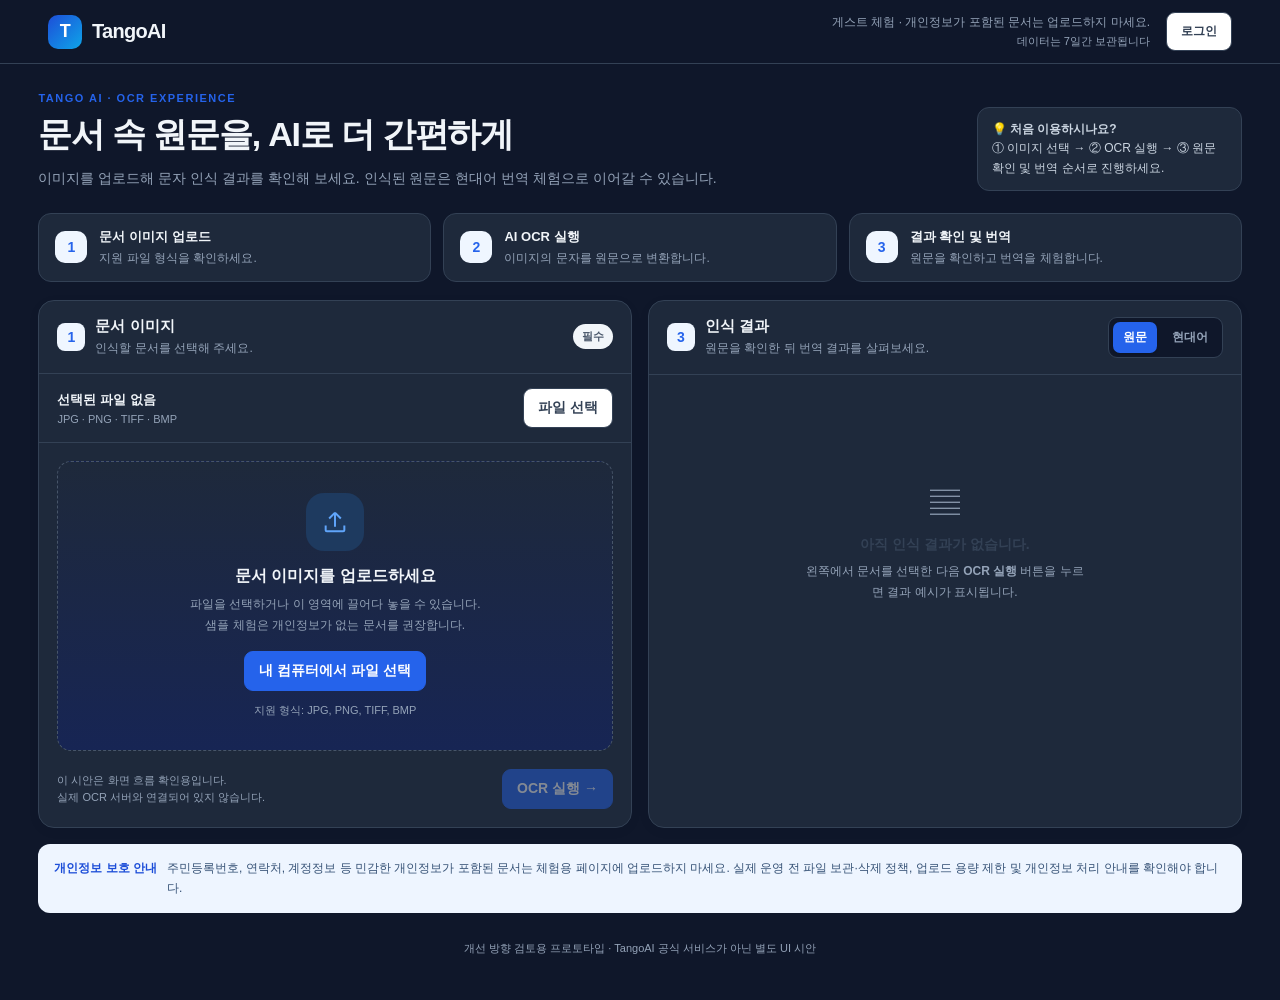
==== tango_prototype_01.html @ 65ad117e "탱고 홈페이지 개선 시안 최초 등록 체험하기 페이지 UI 시안 화면 구성 및 흐름 HTML 프로토타입 등록" ====
<!DOCTYPE html>
<html lang="ko">
<head>
<meta charset="UTF-8">
<meta name="viewport" content="width=device-width, initial-scale=1.0">
<title>TangoAI OCR 체험 개선 시안</title>
<style>
:root{
  --blue:#2563eb;
  --blue-dark:#1d4ed8;
  --ink:#f1f5f9;
  --muted:#94a3b8;
  --line:#334155;
  --bg:#0f172a;
  --panel:#1e293b;
  --soft:#1e3a5f;
  --green:#4ade80;
}
*{box-sizing:border-box}body{margin:0;background:var(--bg);font-family:Inter,"Malgun Gothic","Apple SD Gothic Neo",sans-serif;color:var(--ink);font-size:14px}
button,input,textarea{font:inherit}button{cursor:pointer}button:disabled{cursor:not-allowed;opacity:.45}
.topbar{height:64px;background:#0f172a;border-bottom:1px solid var(--line);display:flex;align-items:center;justify-content:space-between;padding:0 clamp(16px,4vw,48px);gap:16px}
.brand{display:flex;align-items:center;gap:10px;font-size:20px;font-weight:800;letter-spacing:-.7px}.logo{width:34px;height:34px;border-radius:10px;background:linear-gradient(135deg,#1d4ed8,#0ea5e9);display:grid;place-items:center;color:white;font-weight:900;font-size:18px}.brand span:last-child{color:#60a5fa}.brand em{font-style:normal;color:#f1f5f9}
.topright{display:flex;align-items:center;gap:12px;color:var(--muted);font-size:12px}
.btn{border:1px solid var(--line);background:#fff;color:#334155;border-radius:9px;padding:10px 14px;font-weight:650;transition:.15s}
.btn:hover{border-color:#93b4fa;background:#f8fbff}
.btn.primary{background:var(--blue);color:#fff;border-color:var(--blue)}
.btn.primary:hover{background:var(--blue-dark)}
.btn.ghost{background:transparent}

/* 현대어 탭 클릭 시 눌리는 시각 효과 */
.tab[data-tab="modern"]:active{
  transform:scale(0.97);
  opacity:0.8;
}
main{max-width:1440px;margin:0 auto;padding:28px clamp(16px,3vw,40px) 44px}
.intro {
  display: flex;
  justify-content: space-between;
  align-items: flex-end;
  gap: 24px;
  margin-bottom: 22px;
}

.intro > div:first-child {
  flex: 1;
  min-width: 0;
}

.eyebrow {
  color: var(--blue);
  font-weight: 800;
  font-size: 11px;
  letter-spacing: 1.5px;
  text-transform: uppercase;
  margin-bottom: 8px;
}

.intro h1 {
  font-size: clamp(25px, 3vw, 34px);
  letter-spacing: -1.2px;
  margin: 0 0 9px;
}

.intro p {
  margin: 0;
  color: var(--muted);
  line-height: 1.7;
  max-width: none;
}

.intro .tip {
  font-size: 12px;
  color:#cbd5e1;
  background:#1e293b;
  border:1px solid #334155;
  border-radius: 12px;
  padding: 12px 14px;
  max-width: 265px;
  line-height: 1.6;
  flex-shrink: 0;
}
.steps{display:grid;grid-template-columns:repeat(3,1fr);gap:12px;margin-bottom:18px}.step{display:flex;align-items:center;gap:12px;padding:14px 16px;border:1px solid var(--line);border-radius:13px;background:var(--panel)}.stepnum{height:32px;width:32px;border-radius:10px;display:grid;place-items:center;background:#eff6ff;color:var(--blue);font-weight:800;flex-shrink:0}.step strong{display:block;font-size:13px;margin-bottom:3px}.step small{color:var(--muted);font-size:12px}
.workspace{display:grid;grid-template-columns:minmax(0,1fr) minmax(0,1fr);gap:16px;align-items:stretch}.card{background:var(--panel);border:1px solid var(--line);border-radius:16px;overflow:hidden;box-shadow:0 3px 14px rgba(15,23,42,.035);min-width:0}.cardhead{display:flex;align-items:center;justify-content:space-between;gap:12px;padding:16px 18px;border-bottom:1px solid var(--line)}.cardtitle{display:flex;align-items:center;gap:10px}.number{display:grid;place-items:center;width:28px;height:28px;border-radius:8px;background:#eff6ff;color:var(--blue);font-weight:800}.cardtitle h2{font-size:15px;margin:0}.cardtitle p{margin:4px 0 0;color:var(--muted);font-size:12px}.tag{border-radius:99px;background:#f1f5f9;padding:5px 9px;color:#475569;font-size:11px;font-weight:700}
.uploadbar{padding:14px 18px;display:flex;align-items:center;justify-content:space-between;gap:12px;border-bottom:1px solid #eef2f7}.fileinfo{min-width:0}.fileinfo strong{display:block;font-size:13px;overflow-wrap:anywhere}.fileinfo small{color:var(--muted);display:block;margin-top:4px;font-size:11px}.uploadarea{margin:18px;border:1.5px dashed #b8c9e6;border-radius:14px;min-height:290px;display:flex;flex-direction:column;align-items:center;justify-content:center;text-align:center;padding:24px;background:linear-gradient(180deg,#fbfdff,#f7faff);transition:.15s}.uploadarea.drag{background:#eaf2ff;border-color:var(--blue)}.uploadicon{width:58px;height:58px;border-radius:18px;background:#e8f0ff;color:var(--blue);display:grid;place-items:center;margin-bottom:15px}.uploadarea h3{font-size:16px;margin:0 0 7px}.uploadarea p{color:var(--muted);font-size:12px;line-height:1.7;margin:0 0 16px}.supported{font-size:11px;color:#94a3b8;margin-top:12px}.doc-preview{display:none;margin:18px;border:1px solid var(--line);border-radius:12px;background:#f8fafc;min-height:290px;padding:18px;align-items:center;justify-content:center}.paper{background:#fff;border:1px solid #d8d1c3;box-shadow:0 4px 18px #0f172a12;width:min(82%,320px);min-height:260px;padding:28px 24px;color:#6b6254;font-family:serif;line-height:1.95;transform:rotate(-.5deg)}.paper h4{text-align:center;margin:0 0 16px;font-size:15px}.paper p{font-size:12px;margin:0 0 10px}.paper .faint{opacity:.65}
/* 다크 테마 적용 */
.uploadbar {
  border-bottom-color: #334155;
}

.uploadarea {
  background: linear-gradient(180deg, #1e293b, #172554);
  border-color: #475569;
  color: #f1f5f9;
}

.uploadarea.drag {
  background: #1e3a5f;
  border-color: var(--blue);
}

.uploadicon {
  background: #1e3a5f;
  color: #60a5fa;
}

.doc-preview {
  background: #172033;
  border-color: #334155;
}
.actionrow{padding:0 18px 18px;display:flex;justify-content:space-between;align-items:center;gap:12px}.actionrow small{color:var(--muted);font-size:11px;line-height:1.5}
.resulttabs{
  display:flex;
  gap:5px;
  background:#0f172a;
  border:1px solid #334155;
  border-radius:9px;
  padding:4px;
}

.tab{
  border:0;
  background:transparent;
  padding:7px 10px;
  border-radius:7px;
  color:#94a3b8;
  font-size:12px;
  font-weight:700;
  transition:transform .15s, opacity .15s;
}

.tab:active{
  transform:scale(0.97);
  opacity:0.8;
}

.tab.active{
  background:#2563eb;
  color:#ffffff;
  box-shadow:0 1px 3px #00000030;
}

.resultbody{
  padding:18px;
}

.emptyresult{
  min-height:300px;
  display:flex;
  align-items:center;
  justify-content:center;
  text-align:center;
  color:var(--muted);
  padding:28px;
}

.emptyresult .bigicon{
  font-size:30px;
  margin-bottom:12px;
}

.emptyresult strong{
  display:block;
  color:#334155;
  margin-bottom:7px;
}

.emptyresult p{
  font-size:12px;
  line-height:1.7;
  max-width:280px;
  margin:0 auto;
}

.resultcontent{
  display:none;
}

.resulttop{
  display:flex;
  align-items:center;
  justify-content:space-between;
  margin-bottom:12px;
  gap:12px;
}

.success{
  font-size:12px;
  color:var(--green);
  font-weight:750;
}

.resulttext{
  width:100%;
  min-height:230px;
  border:1px solid var(--line);
  border-radius:10px;
  padding:14px;
  line-height:1.95;
  resize:vertical;
  color:#334155;
  background:#fff;
}

.resultnote{
  font-size:11px;
  color:var(--muted);
  line-height:1.6;
  margin:10px 0 0;
}

.translation{
  display:none;
  white-space:pre-wrap;
  line-height:1.9;
  border:1px solid var(--line);
  border-radius:10px;
  padding:14px;
  min-height:230px;
  color:#334155;
}
.bottomnote{margin-top:16px;display:flex;align-items:flex-start;gap:10px;padding:14px 16px;border-radius:12px;background:#eef5ff;color:#365276;font-size:12px;line-height:1.7}.bottomnote b{color:#1d4ed8;white-space:nowrap}
footer{margin-top:28px;text-align:center;color:#94a3b8;font-size:11px}
.toast{position:fixed;bottom:22px;left:50%;transform:translateX(-50%);background:#172033;color:#fff;padding:12px 18px;border-radius:10px;box-shadow:0 8px 30px #0f172a2e;font-size:13px;display:none;z-index:10}
@media(max-width:900px){.workspace{grid-template-columns:1fr}.intro{align-items:flex-start;flex-direction:column}.intro .tip{max-width:none}.steps{grid-template-columns:1fr}.topright .guest{display:none}}
@media(max-width:520px){.topbar{padding:0 14px}.topright{gap:6px}.topright .btn{padding:8px 10px}main{padding:20px 12px 32px}.uploadbar{align-items:flex-start;flex-direction:column}.actionrow{align-items:flex-start;flex-direction:column}.resulttabs{width:100%}.tab{flex:1}}
.topright {
  display: flex;
  align-items: center;
  gap: 16px;
}

.guest-info {
  display: flex;
  flex-direction: column;
  align-items: flex-end;
  gap: 3px;
}

.guest {
  font-size: 12px;
}

.retention {
  font-size: 11px;
  color: var(--muted);
}
</style>
</head>
<body>
<header class="topbar">
  <div class="brand">
    <div class="logo">T</div>
    <div><span>Tango</span><em>AI</em></div>
  </div>

  <div class="topright">
    <div class="guest-info">
      <span class="guest">게스트 체험 · 개인정보가 포함된 문서는 업로드하지 마세요.</span>
      <span class="retention">데이터는 7일간 보관됩니다</span>
    </div>
    <button class="btn" id="loginBtn">로그인</button>
  </div>
</header>
<main>
  <section class="intro">
    <div><div class="eyebrow">TANGO AI · OCR EXPERIENCE</div><h1>문서 속 원문을, AI로 더 간편하게</h1><p>이미지를 업로드해 문자 인식 결과를 확인해 보세요. 인식된 원문은 현대어 번역 체험으로 이어갈 수 있습니다.</p></div>
    <div class="tip">💡 <b>처음 이용하시나요?</b><br>① 이미지 선택 → ② OCR 실행 → ③ 원문 확인 및 번역 순서로 진행하세요.</div>
  </section>
  <section class="steps" aria-label="이용 순서">
    <div class="step"><div class="stepnum">1</div><div><strong>문서 이미지 업로드</strong><small>지원 파일 형식을 확인하세요.</small></div></div>
    <div class="step"><div class="stepnum">2</div><div><strong>AI OCR 실행</strong><small>이미지의 문자를 원문으로 변환합니다.</small></div></div>
    <div class="step"><div class="stepnum">3</div><div><strong>결과 확인 및 번역</strong><small>원문을 확인하고 번역을 체험합니다.</small></div></div>
  </section>
  <section class="workspace">
    <article class="card">
      <div class="cardhead"><div class="cardtitle"><span class="number">1</span><div><h2>문서 이미지</h2><p>인식할 문서를 선택해 주세요.</p></div></div><span class="tag">필수</span></div>
      <div class="uploadbar"><div class="fileinfo"><strong id="fileName">선택된 파일 없음</strong><small id="fileMeta">JPG · PNG · TIFF · BMP</small></div><button class="btn" id="chooseBtn">파일 선택</button><input id="fileInput" type="file" accept="image/jpeg,image/png,image/tiff,image/bmp" hidden></div>
      <div class="uploadarea" id="dropArea"><div class="uploadicon"><svg width="28" height="28" viewBox="0 0 24 24" fill="none" stroke="currentColor" stroke-width="1.7"><path d="M12 16V4m0 0L7 9m5-5 5 5"/><path d="M4 15v4a1 1 0 0 0 1 1h14a1 1 0 0 0 1-1v-4"/></svg></div><h3>문서 이미지를 업로드하세요</h3><p>파일을 선택하거나 이 영역에 끌어다 놓을 수 있습니다.<br>샘플 체험은 개인정보가 없는 문서를 권장합니다.</p><button class="btn primary" id="chooseBtn2">내 컴퓨터에서 파일 선택</button><div class="supported">지원 형식: JPG, PNG, TIFF, BMP</div></div>
      <div class="doc-preview" id="docPreview"><div class="paper"><h4>示範文書 · 문서 미리보기</h4><p>옛 문헌의 본문을 인식하여 원문 텍스트로 변환합니다.</p><p>文字認識 결과를 확인하고 필요한 경우 현대어 번역을 진행할 수 있습니다.</p><p class="faint">※ 실제 파일 미리보기 대신 표시되는 시안용 예시 문서입니다.</p></div></div>
      <div class="actionrow"><small>이 시안은 화면 흐름 확인용입니다.<br>실제 OCR 서버와 연결되어 있지 않습니다.</small><button class="btn primary" id="ocrBtn" disabled>OCR 실행 →</button></div>
    </article>
    <article class="card">
      <div class="cardhead"><div class="cardtitle"><span class="number">3</span><div><h2>인식 결과</h2><p>원문을 확인한 뒤 번역 결과를 살펴보세요.</p></div></div><div class="resulttabs"><button class="tab active" data-tab="original">원문</button><button class="tab" data-tab="modern">현대어</button></div></div>
      <div class="resultbody">
        <div class="emptyresult" id="emptyResult"><div><div class="bigicon">▤</div><strong>아직 인식 결과가 없습니다.</strong><p>왼쪽에서 문서를 선택한 다음 <b>OCR 실행</b> 버튼을 누르면 결과 예시가 표시됩니다.</p></div></div>
        <div class="resultcontent" id="resultContent"><div class="resulttop"><span class="success" id="resultStatus">✓ 시안용 예시 결과</span><button class="btn" id="copyBtn">원문 복사</button></div><textarea class="resulttext" id="originalText" aria-label="원문 예시" spellcheck="false"></textarea><div class="translation" id="translationText"></div><p class="resultnote" id="resultNote">현재 표시되는 문구는 UI 시연을 위한 샘플 데이터이며 실제 OCR 결과가 아닙니다.</p><div style="display:flex;justify-content:flex-end;gap:8px;margin-top:12px"><button class="btn" id="translateBtn">현대어 번역 보기</button><button class="btn" id="downloadBtn">텍스트 다운로드</button></div></div>
      </div>
    </article>
  </section>
  <div class="bottomnote"><b>개인정보 보호 안내</b><span>주민등록번호, 연락처, 계정정보 등 민감한 개인정보가 포함된 문서는 체험용 페이지에 업로드하지 마세요. 실제 운영 전 파일 보관·삭제 정책, 업로드 용량 제한 및 개인정보 처리 안내를 확인해야 합니다.</span></div>
  <footer>개선 방향 검토용 프로토타입 · TangoAI 공식 서비스가 아닌 별도 UI 시안</footer>
</main>
<div class="toast" id="toast" role="status"></div>
<script>
const $=id=>document.getElementById(id);
const fileInput=$('fileInput'), dropArea=$('dropArea');
let selectedFile=null, activeTab='original', demoReady=false;
function toast(msg){const t=$('toast');t.textContent=msg;t.style.display='block';clearTimeout(window.toastTimer);window.toastTimer=setTimeout(()=>t.style.display='none',2800)}
function selectFile(file){
 if(!file)return;
 const allowed=['image/jpeg','image/png','image/tiff','image/bmp'];
 if(!allowed.includes(file.type)){toast('JPG, PNG, TIFF, BMP 형식의 이미지 파일을 선택해 주세요.');return}
 selectedFile=file;$('fileName').textContent=file.name;$('fileMeta').textContent=`${(file.size/1024/1024).toFixed(2)} MB · 업로드 완료(시안)`;$('ocrBtn').disabled=false;
 dropArea.style.display='none';$('docPreview').style.display='flex';toast('파일이 선택되었습니다. OCR 실행을 눌러보세요.');
}
$('chooseBtn').onclick=()=>fileInput.click();$('chooseBtn2').onclick=()=>fileInput.click();fileInput.onchange=e=>selectFile(e.target.files[0]);
['dragenter','dragover'].forEach(ev=>dropArea.addEventListener(ev,e=>{e.preventDefault();dropArea.classList.add('drag')}));
['dragleave','drop'].forEach(ev=>dropArea.addEventListener(ev,e=>{e.preventDefault();dropArea.classList.remove('drag')}));
dropArea.addEventListener('drop',e=>selectFile(e.dataTransfer.files[0]));
$('ocrBtn').onclick=()=>{
 if(!selectedFile)return;
 loadDemoResult();
 setTab('original');
 toast('시안용 예시 결과를 표시했습니다. 실제 OCR 처리는 수행하지 않았습니다.');
};
function loadDemoResult(){
 if(demoReady)return;
 demoReady=true;
 $('emptyResult').style.display='none';
 $('resultContent').style.display='block';
 $('originalText').value='示範文書\\n\\n이곳에 OCR로 인식된 원문이 표시됩니다.\\n고문헌의 한자와 옛한글 등은 문서 상태에 따라 인식 결과가 달라질 수 있습니다.\\n\\n※ 실제 엔진과 연결되지 않은 시안용 예시 텍스트입니다.';
 $('translationText').textContent='이곳에 원문을 바탕으로 한 현대어 번역 예시가 표시됩니다.\\n\\n※ 실제 번역 결과가 아닌 화면 시연용 문구입니다.';
 $('resultStatus').textContent='✓ 시안용 예시 결과';
 $('resultNote').textContent='시안 데이터입니다. 실제 OCR 정확도나 처리 성능을 나타내지 않습니다.';
}
function setTab(tab){
 activeTab=tab;
 document.querySelectorAll('.tab').forEach(b => {
    const selected = b.dataset.tab === tab;
    b.classList.toggle('active', selected);
    b.setAttribute('aria-pressed', String(selected));
  });
  $('originalText').style.display =
    tab === 'original' ? 'block' : 'none';

  $('translationText').style.display =
    tab === 'modern' ? 'block' : 'none';

  $('copyBtn').style.display =
    tab === 'original' ? 'inline-block' : 'none';

  $('translateBtn').textContent =
    tab === 'modern' ? '현대어 번역 표시 중' : '현대어 번역 보기';

  $('resultStatus').textContent =
    tab === 'modern' ? '✓ 현대어 번역 예시' : '✓ 시안용 원문 결과';
}
document.querySelectorAll('.tab').forEach(b => {
  b.onclick = () => {
    if (!selectedFile) {
      toast('먼저 문서를 업로드해 주세요.');
      return;
    }

    if (!demoReady) {
      toast('OCR 실행 버튼을 눌러 결과를 확인해 주세요.');
      return;
    }

    setTab(b.dataset.tab);
  };
});
$('translateBtn').onclick = () => {
  // 파일이 없으면 알림만 표시
  if (!selectedFile) {
    toast('먼저 문서를 업로드해 주세요.');
    return;
  }

  // 파일은 있지만 OCR을 실행하지 않았다면 안내
  if (!demoReady) {
    toast('OCR 실행 버튼을 눌러 결과를 확인해 주세요.');
    return;
  }

  // 조건이 충족되면 기존 버튼 기능 실행
  setTab('modern');
};

$('copyBtn').onclick=async()=>{try{await navigator.clipboard.writeText($('originalText').value);toast('원문 예시를 복사했습니다.')}catch(e){$('originalText').select();document.execCommand('copy');toast('원문 예시를 복사했습니다.')}};
$('downloadBtn').onclick=()=>{if(!demoReady)return;const text=activeTab==='modern'?$('translationText').textContent:$('originalText').value;const blob=new Blob([text],{type:'text/plain;charset=utf-8'});const a=document.createElement('a');a.href=URL.createObjectURL(blob);a.download='tangoai_ocr_시안_예시.txt';a.click();URL.revokeObjectURL(a.href);toast('예시 텍스트 다운로드를 시작했습니다.')};
$('loginBtn').onclick=()=>toast('로그인 기능은 시안에 연결되어 있지 않습니다.');
</script>
</body>
</html>
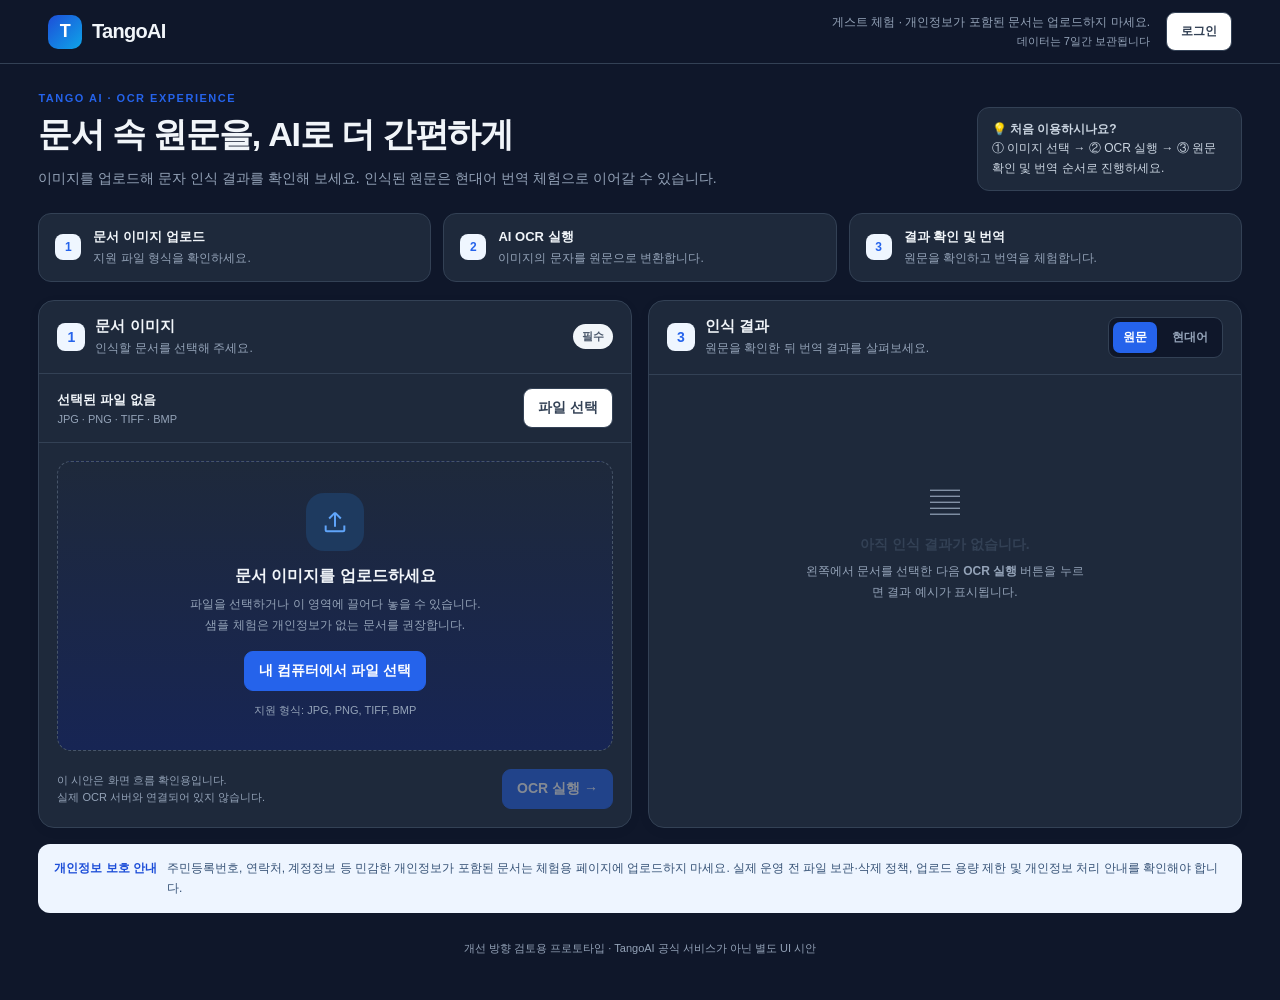
==== commit 53bc163f: "style: 체험 페이지 숫자 박스 디자인 개선 (이사님 요청, 2026-10-30)" ====
--- a/tango_prototype_01.html
+++ b/tango_prototype_01.html
@@ -79,7 +79,18 @@
   line-height: 1.6;
   flex-shrink: 0;
 }
-.steps{display:grid;grid-template-columns:repeat(3,1fr);gap:12px;margin-bottom:18px}.step{display:flex;align-items:center;gap:12px;padding:14px 16px;border:1px solid var(--line);border-radius:13px;background:var(--panel)}.stepnum{height:32px;width:32px;border-radius:10px;display:grid;place-items:center;background:#eff6ff;color:var(--blue);font-weight:800;flex-shrink:0}.step strong{display:block;font-size:13px;margin-bottom:3px}.step small{color:var(--muted);font-size:12px}
+.steps{display:grid;grid-template-columns:repeat(3,1fr);gap:12px;margin-bottom:18px}.step{display:flex;align-items:center;gap:12px;padding:14px 16px;border:1px solid var(--line);border-radius:13px;background:var(--panel)}.stepnum {
+  width: 26px;
+  height: 26px;
+  border-radius: 8px;
+  display: grid;
+  place-items: center;
+  background: #eff6ff;
+  color: var(--blue);
+  font-size: 12px;
+  font-weight: 700;
+  flex-shrink: 0;
+}.step strong{display:block;font-size:13px;margin-bottom:3px}.step small{color:var(--muted);font-size:12px}
 .workspace{display:grid;grid-template-columns:minmax(0,1fr) minmax(0,1fr);gap:16px;align-items:stretch}.card{background:var(--panel);border:1px solid var(--line);border-radius:16px;overflow:hidden;box-shadow:0 3px 14px rgba(15,23,42,.035);min-width:0}.cardhead{display:flex;align-items:center;justify-content:space-between;gap:12px;padding:16px 18px;border-bottom:1px solid var(--line)}.cardtitle{display:flex;align-items:center;gap:10px}.number{display:grid;place-items:center;width:28px;height:28px;border-radius:8px;background:#eff6ff;color:var(--blue);font-weight:800}.cardtitle h2{font-size:15px;margin:0}.cardtitle p{margin:4px 0 0;color:var(--muted);font-size:12px}.tag{border-radius:99px;background:#f1f5f9;padding:5px 9px;color:#475569;font-size:11px;font-weight:700}
 .uploadbar{padding:14px 18px;display:flex;align-items:center;justify-content:space-between;gap:12px;border-bottom:1px solid #eef2f7}.fileinfo{min-width:0}.fileinfo strong{display:block;font-size:13px;overflow-wrap:anywhere}.fileinfo small{color:var(--muted);display:block;margin-top:4px;font-size:11px}.uploadarea{margin:18px;border:1.5px dashed #b8c9e6;border-radius:14px;min-height:290px;display:flex;flex-direction:column;align-items:center;justify-content:center;text-align:center;padding:24px;background:linear-gradient(180deg,#fbfdff,#f7faff);transition:.15s}.uploadarea.drag{background:#eaf2ff;border-color:var(--blue)}.uploadicon{width:58px;height:58px;border-radius:18px;background:#e8f0ff;color:var(--blue);display:grid;place-items:center;margin-bottom:15px}.uploadarea h3{font-size:16px;margin:0 0 7px}.uploadarea p{color:var(--muted);font-size:12px;line-height:1.7;margin:0 0 16px}.supported{font-size:11px;color:#94a3b8;margin-top:12px}.doc-preview{display:none;margin:18px;border:1px solid var(--line);border-radius:12px;background:#f8fafc;min-height:290px;padding:18px;align-items:center;justify-content:center}.paper{background:#fff;border:1px solid #d8d1c3;box-shadow:0 4px 18px #0f172a12;width:min(82%,320px);min-height:260px;padding:28px 24px;color:#6b6254;font-family:serif;line-height:1.95;transform:rotate(-.5deg)}.paper h4{text-align:center;margin:0 0 16px;font-size:15px}.paper p{font-size:12px;margin:0 0 10px}.paper .faint{opacity:.65}
 /* 다크 테마 적용 */
